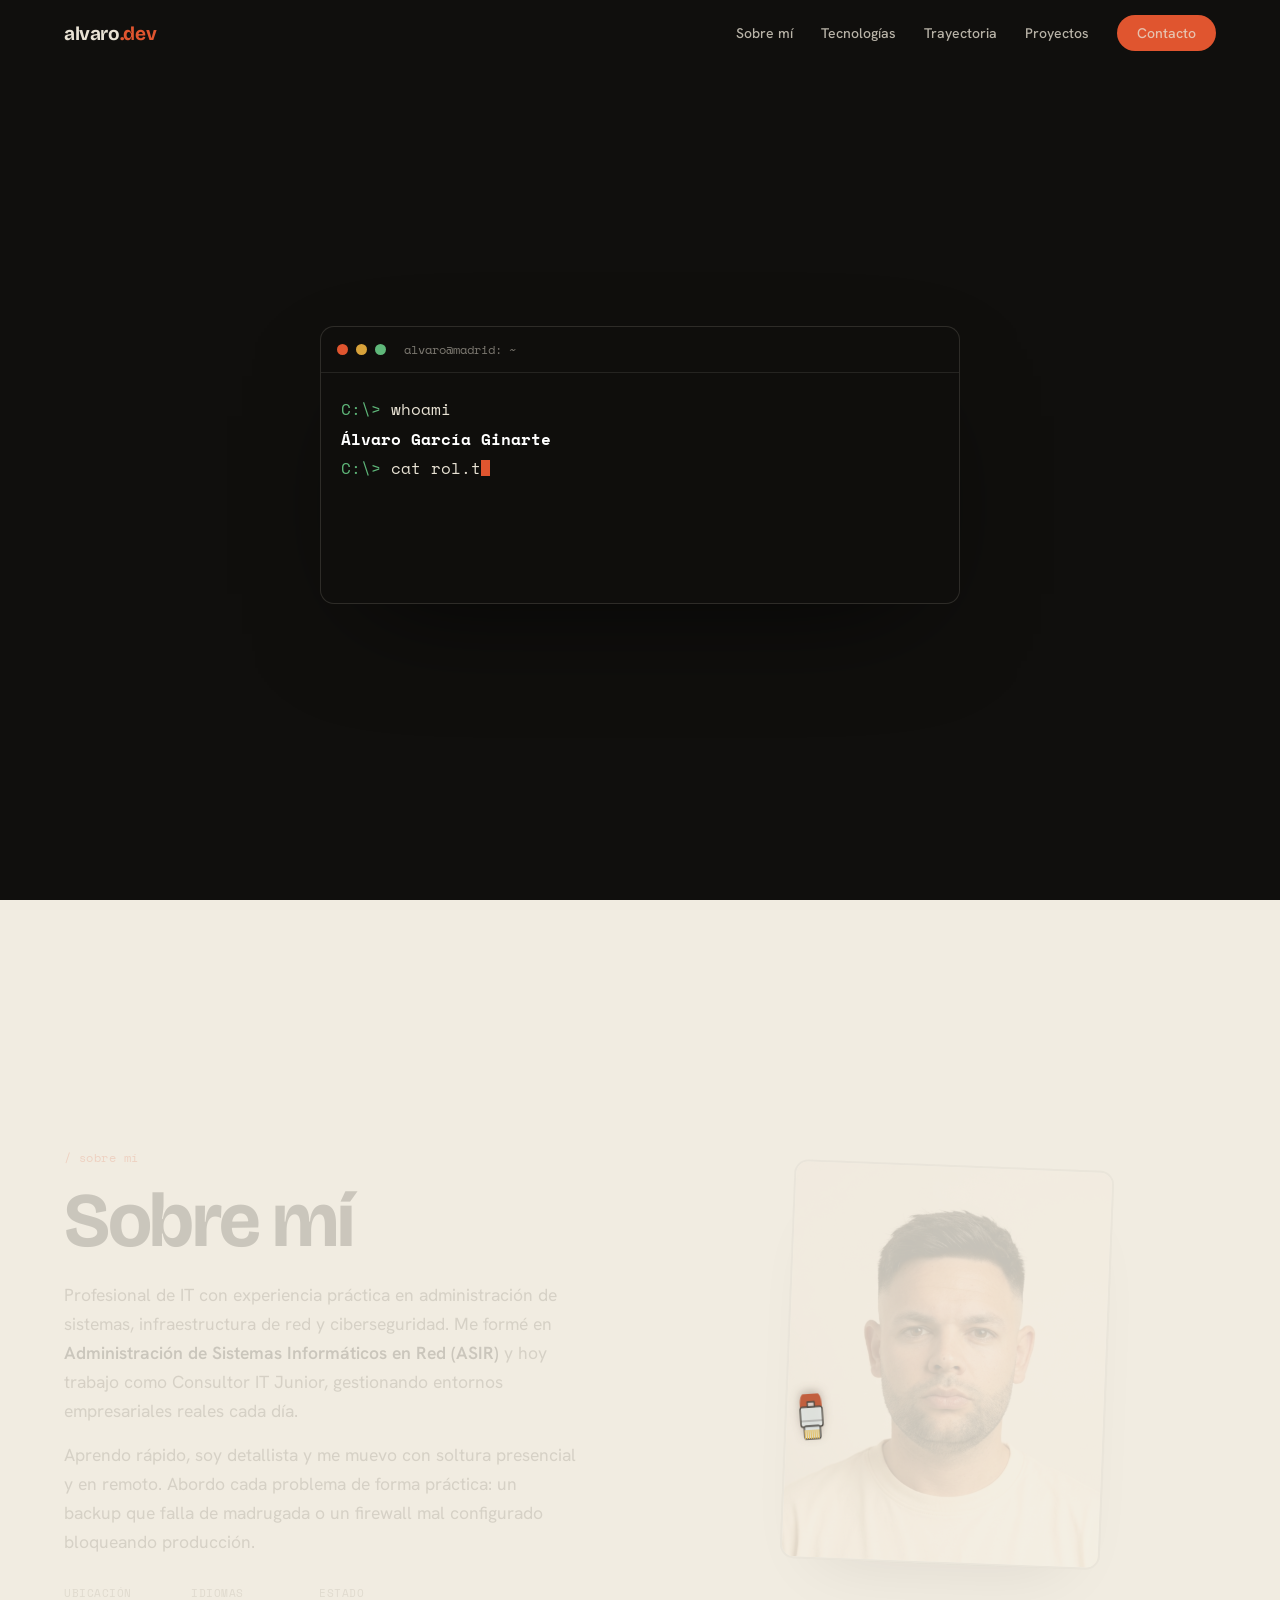
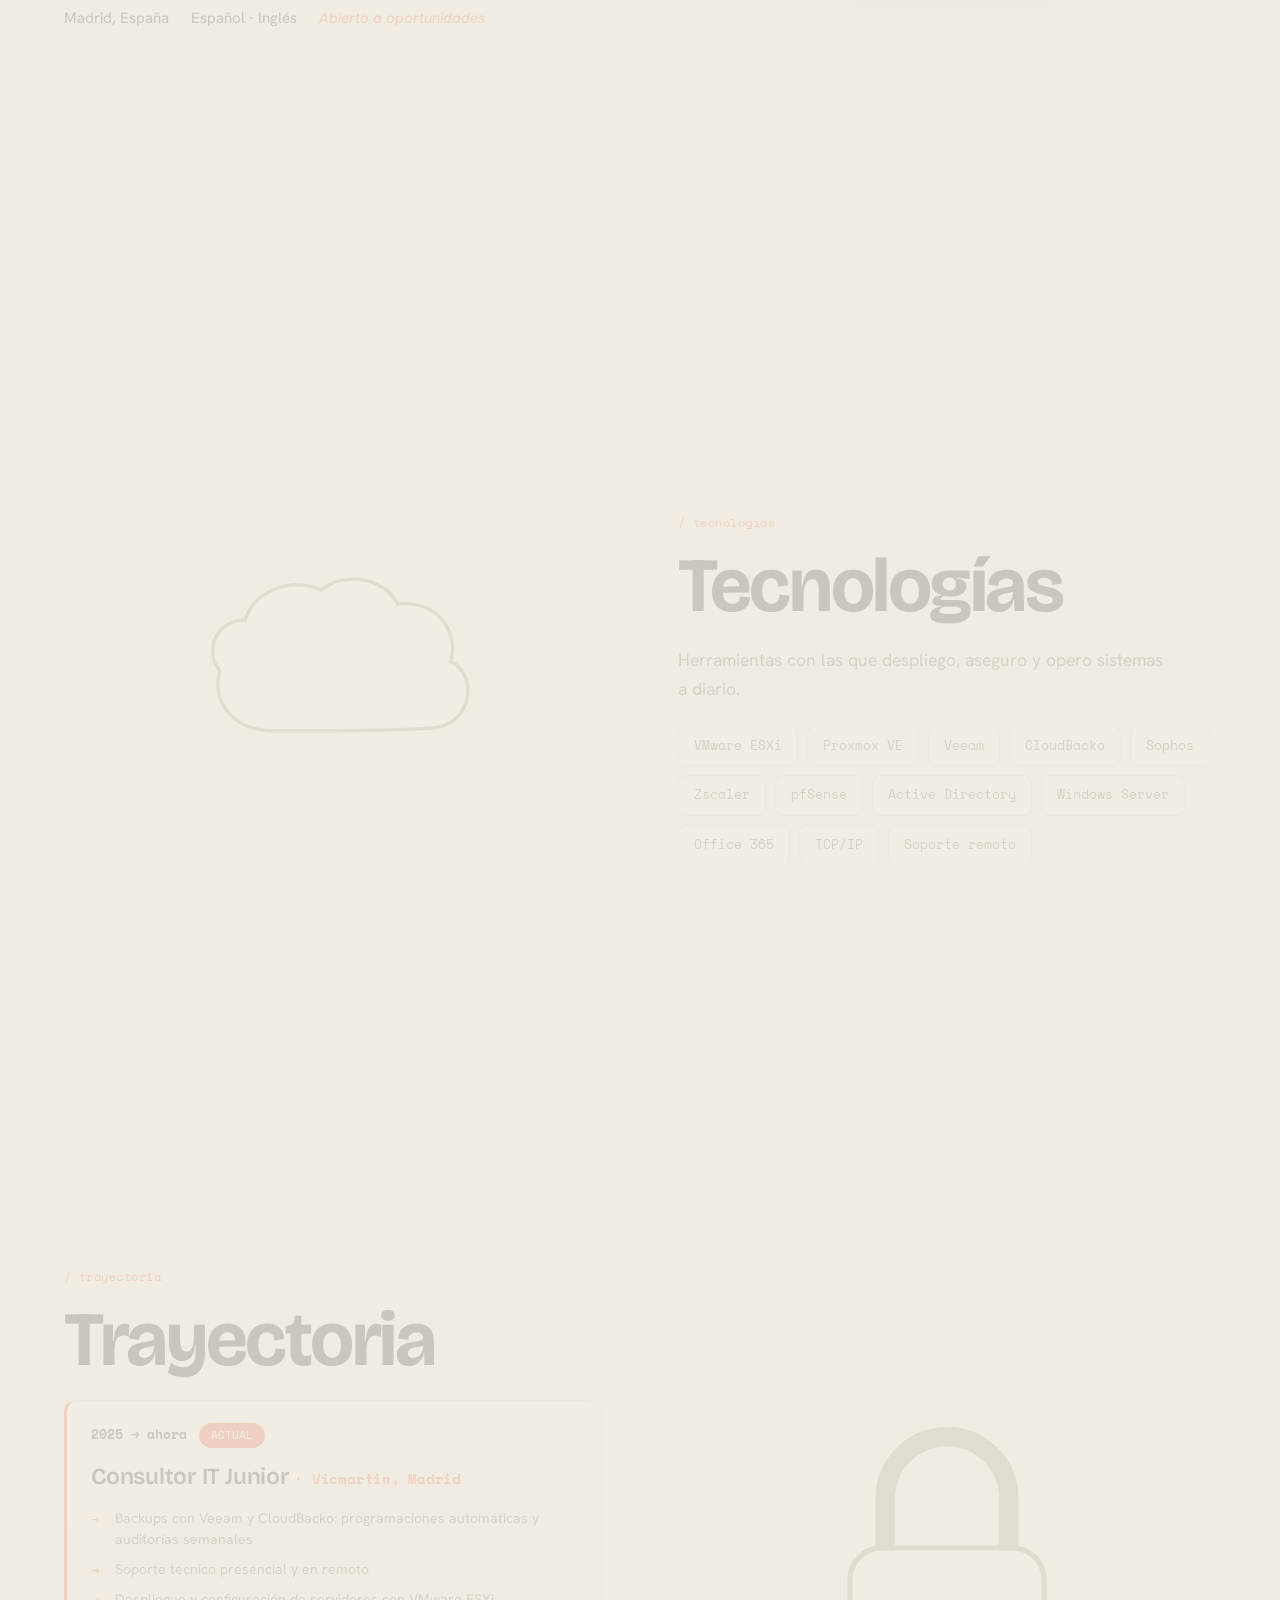
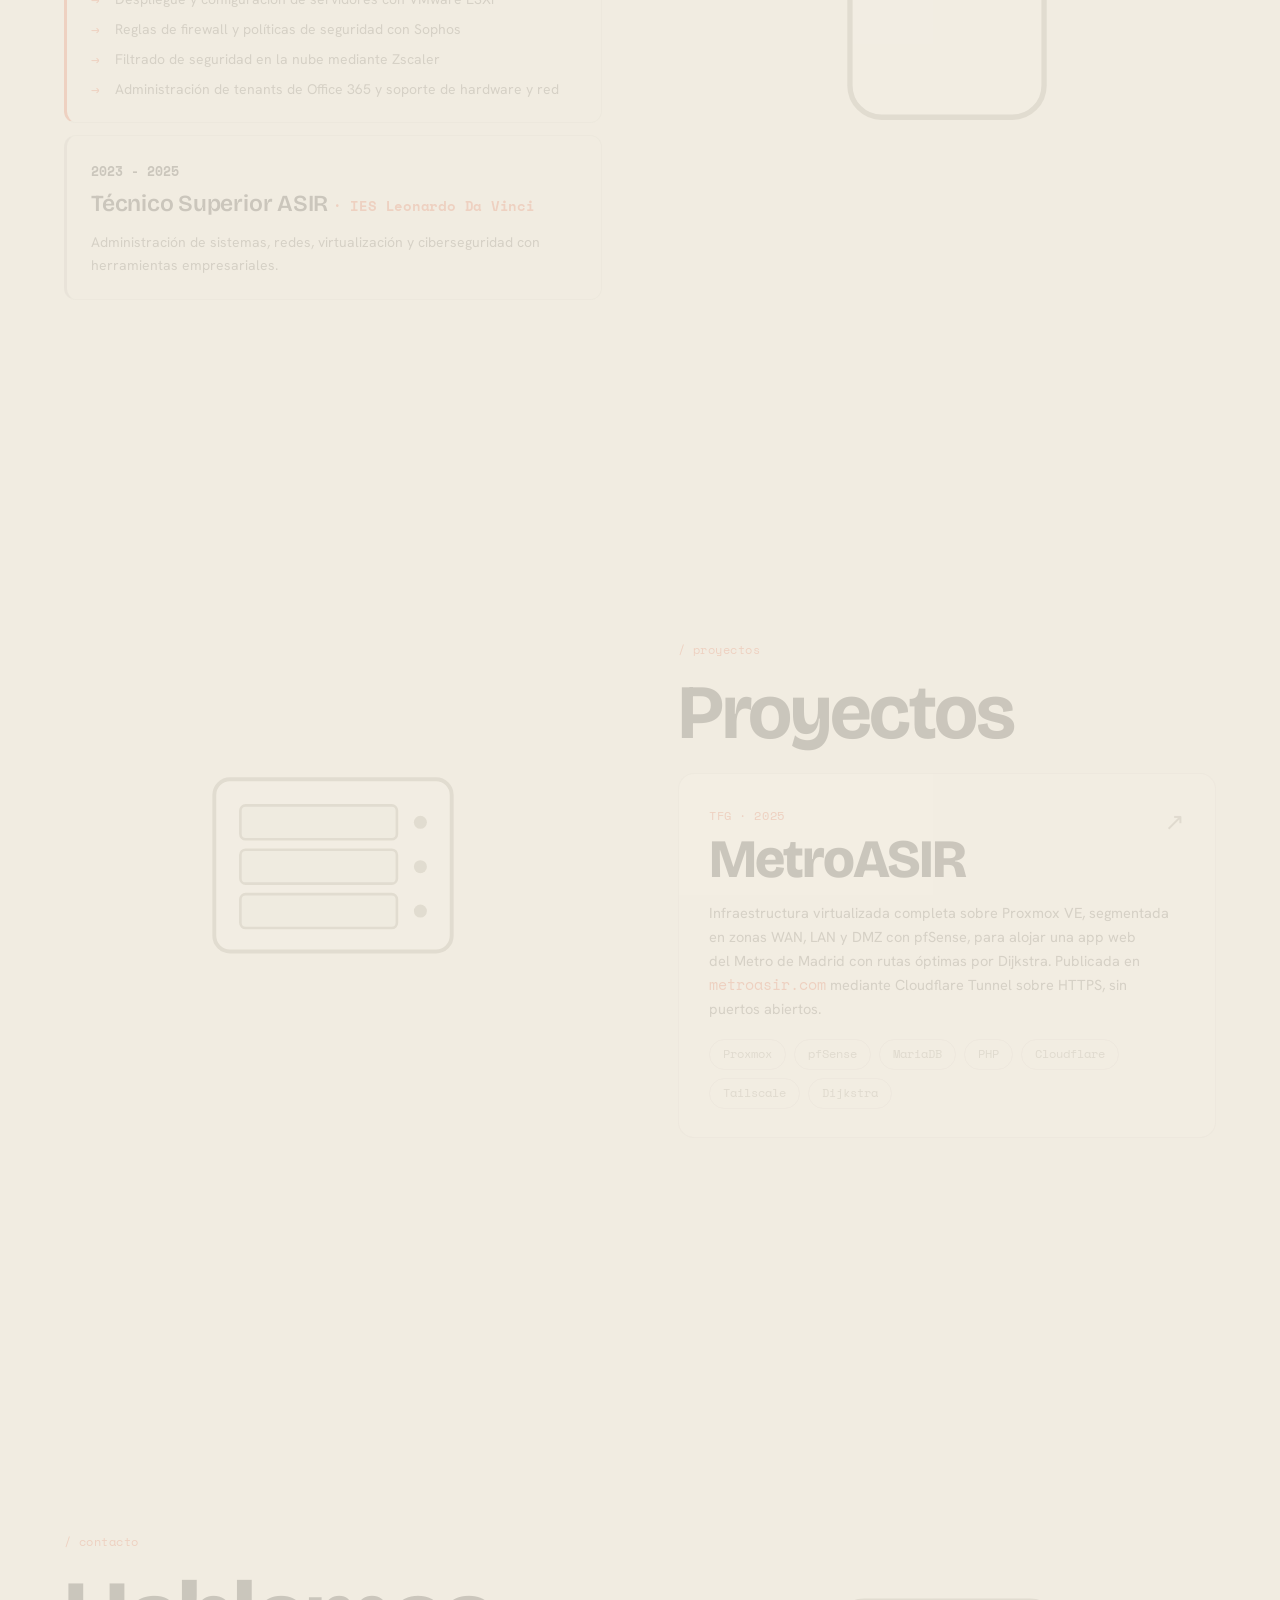
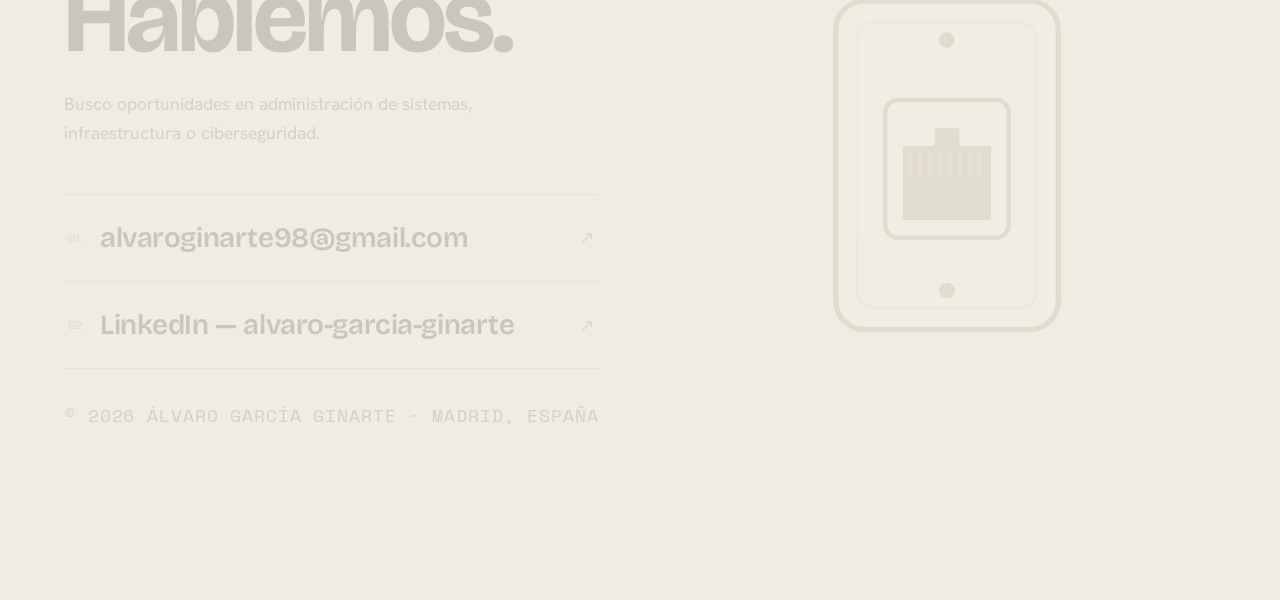
==== index.html @ 520dd2ba "Add files via upload" ====
<!DOCTYPE html>
<html lang="es">
<head>
<meta charset="UTF-8" />
<meta name="viewport" content="width=device-width, initial-scale=1.0" />
<title>Álvaro García Ginarte — Sistemas IT &amp; Ciberseguridad</title>
<link rel="preconnect" href="https://fonts.googleapis.com" />
<link rel="preconnect" href="https://fonts.gstatic.com" crossorigin />
<link href="https://fonts.googleapis.com/css2?family=Bricolage+Grotesque:opsz,wght@12..96,400;12..96,500;12..96,600;12..96,700;12..96,800&family=Hanken+Grotesk:wght@300;400;500;600&family=Space+Mono:wght@400;700&display=swap" rel="stylesheet" />
<link rel="stylesheet" href="style.css?v=14" />
</head>
<body class="dark">

<!-- CABLE RJ45: recorre toda la página y se enchufa en cada objeto -->
<svg id="wire" aria-hidden="true" xmlns="http://www.w3.org/2000/svg">
  <path id="wireBase"></path>
  <path id="wireCore"></path>
  <g id="plugStart" class="plug">
    <use href="#rj45"/>
  </g>
  <g id="plugHead" class="plug">
    <use href="#rj45"/>
  </g>

  <!-- conector RJ45 reutilizable (apunta hacia arriba; el JS lo rota) -->
  <defs>
    <g id="rj45">
      <!-- funda / protector del cable -->
      <path class="plug-boot" d="M -7 26 C -10 26 -11 19 -11 13 L 11 13 C 11 19 10 26 7 26 Z"/>
      <!-- carcasa principal -->
      <rect class="plug-shell" x="-11" y="-7" width="22" height="20" rx="2.5"/>
      <!-- pestaña de bloqueo (clip) -->
      <path class="plug-clip" d="M -3.5 13 L -3.5 18 L 3.5 18 L 3.5 13 Z"/>
      <!-- punta que entra en el jack -->
      <rect class="plug-tip" x="-8" y="-19" width="16" height="13" rx="1.8"/>
      <!-- 8 pines dorados -->
      <g class="plug-pins">
        <rect x="-6.8" y="-19" width="1.1" height="9"/>
        <rect x="-4.85" y="-19" width="1.1" height="9"/>
        <rect x="-2.9" y="-19" width="1.1" height="9"/>
        <rect x="-0.95" y="-19" width="1.1" height="9"/>
        <rect x="1.0" y="-19" width="1.1" height="9"/>
        <rect x="2.95" y="-19" width="1.1" height="9"/>
        <rect x="4.9" y="-19" width="1.1" height="9"/>
        <rect x="6.85" y="-19" width="1.1" height="9"/>
      </g>
      <!-- costura de la carcasa -->
      <line class="plug-seam" x1="-11" y1="-1" x2="11" y2="-1"/>
    </g>
  </defs>
</svg>

<!-- NAV -->
<nav id="nav">
  <div class="nav-inner">
    <a href="#hero" class="nav-logo">alvaro<span>.dev</span></a>
    <ul class="nav-links" id="navLinks">
      <li><a href="#about">Sobre mí</a></li>
      <li><a href="#skills">Tecnologías</a></li>
      <li><a href="#experience">Trayectoria</a></li>
      <li><a href="#projects">Proyectos</a></li>
      <li><a href="#contact" class="nav-cta">Contacto</a></li>
    </ul>
    <button class="hamburger" id="hamburger" aria-label="Menú" aria-expanded="false">
      <span></span><span></span>
    </button>
  </div>
</nav>

<main id="story">

  <!-- 00 · TERMINAL -->
  <section class="step step-hero" id="hero">
    <div class="terminal" id="terminal">
      <div class="term-bar"><i></i><i></i><i></i><span class="term-title">alvaro@madrid: ~</span></div>
      <pre class="term-body" id="termBody"></pre>
      <span class="port term-port" data-order="0"></span>
    </div>
  </section>

  <!-- 01 · SOBRE MÍ (la foto) -->
  <section class="step obj-right" id="about">
    <div class="inner">
      <div class="panel">
        <span class="step-kicker mono">/ sobre mí</span>
        <h2>Sobre mí</h2>
        <p>
          Profesional de IT con experiencia práctica en administración de sistemas, infraestructura de red
          y ciberseguridad. Me formé en <strong>Administración de Sistemas Informáticos en Red (ASIR)</strong>
          y hoy trabajo como Consultor IT Junior, gestionando entornos empresariales reales cada día.
        </p>
        <p>
          Aprendo rápido, soy detallista y me muevo con soltura presencial y en remoto. Abordo cada problema
          de forma práctica: un backup que falla de madrugada o un firewall mal configurado bloqueando producción.
        </p>
        <div class="meta-row">
          <span><b class="mono">Ubicación</b>Madrid, España</span>
          <span><b class="mono">Idiomas</b>Español · Inglés</span>
          <span><b class="mono">Estado</b><em class="accent">Abierto a oportunidades</em></span>
        </div>
      </div>
      <div class="obj">
        <div class="photo-card">
          <img src="foto.png" alt="Álvaro García Ginarte" />
          <span class="port photo-port" data-order="1"></span>
        </div>
      </div>
    </div>
  </section>

  <!-- 02 · TECNOLOGÍAS (la nube) -->
  <section class="step obj-left" id="skills">
    <div class="inner">
      <div class="obj">
        <svg class="ic ic-cloud" viewBox="0 0 260 170">
          <path class="ic-body" d="M78 142 C45 142 24 118 32 90 C18 74 28 46 54 46 C60 22 92 8 120 20 C138 4 174 8 186 32 C216 28 240 52 232 82 C254 92 252 130 224 138 C218 142 92 142 78 142 Z"/>
          <circle class="port" data-order="2" cx="131" cy="142" r="1"/>
        </svg>
      </div>
      <div class="panel">
        <span class="step-kicker mono">/ tecnologías</span>
        <h2>Tecnologías</h2>
        <p>Herramientas con las que despliego, aseguro y opero sistemas a diario.</p>
        <div class="chips">
          <span>VMware ESXi</span><span>Proxmox VE</span><span>Veeam</span><span>CloudBacko</span>
          <span>Sophos</span><span>Zscaler</span><span>pfSense</span><span>Active Directory</span>
          <span>Windows Server</span><span>Office 365</span><span>TCP/IP</span><span>Soporte remoto</span>
        </div>
      </div>
    </div>
  </section>

  <!-- 03 · TRAYECTORIA (el candado) -->
  <section class="step obj-right" id="experience">
    <div class="inner">
      <div class="panel">
        <span class="step-kicker mono">/ trayectoria</span>
        <h2>Trayectoria</h2>
        <div class="rack rack-current">
          <div class="rack-head"><span class="rack-date mono">2025 → ahora</span><span class="rack-badge">Actual</span></div>
          <h3>Consultor IT Junior <em>· Vicmartin, Madrid</em></h3>
          <ul>
            <li>Backups con Veeam y CloudBacko: programaciones automáticas y auditorías semanales</li>
            <li>Soporte técnico presencial y en remoto</li>
            <li>Despliegue y configuración de servidores con VMware ESXi</li>
            <li>Reglas de firewall y políticas de seguridad con Sophos</li>
            <li>Filtrado de seguridad en la nube mediante Zscaler</li>
            <li>Administración de tenants de Office 365 y soporte de hardware y red</li>
          </ul>
        </div>
        <div class="rack">
          <span class="rack-date mono">2023 - 2025</span>
          <h3>Técnico Superior ASIR <em>· IES Leonardo Da Vinci</em></h3>
          <p>Administración de sistemas, redes, virtualización y ciberseguridad con herramientas empresariales.</p>
        </div>
      </div>
      <div class="obj">
        <svg class="ic ic-lock" viewBox="0 0 170 200">
          <path class="ic-shackle" d="M50 92 V62 a35 35 0 0 1 70 0 V92"/>
          <rect class="ic-body" x="30" y="90" width="110" height="96" rx="18"/>
          <circle class="ic-hole" cx="85" cy="128" r="10"/>
          <rect class="ic-hole" x="80" y="128" width="10" height="28" rx="5"/>
          <circle class="port" data-order="3" cx="30" cy="138" r="1"/>
        </svg>
      </div>
    </div>
  </section>

  <!-- 04 · PROYECTOS (NAS / clúster) -->
  <section class="step obj-left" id="projects">
    <div class="inner">
      <div class="obj">
        <svg class="ic ic-nas" viewBox="0 0 230 180">
          <rect class="ic-body" x="24" y="24" width="182" height="132" rx="12"/>
          <rect class="ic-bay" x="44" y="44" width="120" height="26" rx="4"/>
          <rect class="ic-bay" x="44" y="78" width="120" height="26" rx="4"/>
          <rect class="ic-bay" x="44" y="112" width="120" height="26" rx="4"/>
          <circle class="ic-led" cx="182" cy="57" r="5"/>
          <circle class="ic-led" cx="182" cy="91" r="5"/>
          <circle class="ic-led" cx="182" cy="125" r="5"/>
          <circle class="port" data-order="4" cx="24" cy="90" r="1"/>
        </svg>
      </div>
      <div class="panel">
        <span class="step-kicker mono">/ proyectos</span>
        <h2>Proyectos</h2>
        <a href="https://github.com/enriquemontalvomejias/MetroASIR" target="_blank" rel="noopener" class="proj-card" data-tilt>
          <div class="proj-top">
            <div><span class="proj-num mono">TFG · 2025</span><h3>MetroASIR</h3></div>
            <span class="proj-arrow">↗</span>
          </div>
          <p>
            Infraestructura virtualizada completa sobre Proxmox VE, segmentada en zonas WAN, LAN y DMZ con pfSense,
            para alojar una app web del Metro de Madrid con rutas óptimas por Dijkstra. Publicada en
            <span class="accent mono">metroasir.com</span> mediante Cloudflare Tunnel sobre HTTPS, sin puertos abiertos.
          </p>
          <div class="proj-tags">
            <span>Proxmox</span><span>pfSense</span><span>MariaDB</span><span>PHP</span><span>Cloudflare</span><span>Tailscale</span><span>Dijkstra</span>
          </div>
        </a>
      </div>
    </div>
  </section>

  <!-- 05 · CONTACTO (toma RJ45 iluminada) -->
  <section class="step obj-right step-contact" id="contact">
    <div class="inner">
      <div class="panel">
        <span class="step-kicker mono">/ contacto</span>
        <h2 class="contact-title">Hablemos.</h2>
        <p class="contact-sub">Busco oportunidades en administración de sistemas, infraestructura o ciberseguridad.</p>
        <div class="contact-links">
          <a href="mailto:alvaroginarte98@gmail.com" class="contact-link">
            <span class="mono cl-num">01</span><span class="cl-text">alvaroginarte98@gmail.com</span><span class="cl-arrow">↗</span>
          </a>
          <a href="https://www.linkedin.com/in/alvaro-garcia-ginarte-43b567187/" target="_blank" rel="noopener" class="contact-link">
            <span class="mono cl-num">02</span><span class="cl-text">LinkedIn — alvaro-garcia-ginarte</span><span class="cl-arrow">↗</span>
          </a>
        </div>
        <p class="foot mono">© 2026 Álvaro García Ginarte · Madrid, España</p>
      </div>
      <div class="obj">
        <svg class="ic ic-socket" viewBox="0 0 170 210">
          <rect class="ic-plate" x="22" y="12" width="126" height="186" rx="16"/>
          <rect class="ic-plate-inner" x="34" y="24" width="102" height="162" rx="10"/>
          <circle class="ic-screw" cx="85" cy="34" r="4.5"/>
          <circle class="ic-screw" cx="85" cy="176" r="4.5"/>
          <!-- módulo keystone -->
          <rect class="ic-jackframe" x="50" y="68" width="70" height="78" rx="7"/>
          <!-- apertura RJ45 (muesca de la pestaña arriba) -->
          <path class="ic-jackhole" d="M60 94 H78 V84 H92 V94 H110 V136 H60 Z"/>
          <!-- 8 contactos dorados -->
          <g class="ic-pins">
            <rect x="63" y="97" width="2.4" height="15"/>
            <rect x="68.6" y="97" width="2.4" height="15"/>
            <rect x="74.2" y="97" width="2.4" height="15"/>
            <rect x="79.8" y="97" width="2.4" height="15"/>
            <rect x="85.4" y="97" width="2.4" height="15"/>
            <rect x="91" y="97" width="2.4" height="15"/>
            <rect x="96.6" y="97" width="2.4" height="15"/>
            <rect x="102.2" y="97" width="2.4" height="15"/>
          </g>
          <circle class="port" data-order="5" cx="85" cy="76" r="1"/>
        </svg>
      </div>
    </div>
  </section>

</main>

<script src="script.js?v=17"></script>
</body>
</html>
---- style.css ----
/* ============================================================
   Álvaro García Ginarte — portafolio
   Un cable RJ45 que sale de la terminal y serpentea por toda la
   página: se enchufa en la foto, la nube, el candado, el NAS y
   termina en una toma RJ45 que se ilumina. Sin menú lateral.
   ============================================================ */

:root{
  --paper:  #f1ece1;
  --paper-2:#faf6ec;
  --ink:    #1c1a15;
  --ink-soft:#5b554a;
  --ink-faint:#938b7b;
  --line:   rgba(28,26,21,0.12);
  --line-2: rgba(28,26,21,0.22);
  --accent: #e0552f;
  --accent-d:#b8431f;
  --accent-l:#ff8350;
  --term-bg:#100f0d;
  --term-ink:#e8e2d4;
  --term-green:#5fb87a;
  --disp: 'Bricolage Grotesque', system-ui, sans-serif;
  --sans: 'Hanken Grotesk', system-ui, sans-serif;
  --mono: 'Space Mono', ui-monospace, monospace;
  --pad: clamp(22px, 5vw, 72px);
}

*{ margin:0; padding:0; box-sizing:border-box; }
html{ scroll-behavior:smooth; }
body{
  background:var(--paper); color:var(--ink);
  font-family:var(--sans); line-height:1.65;
  -webkit-font-smoothing:antialiased; overflow-x:hidden;
}
::selection{ background:var(--accent); color:#fff; }
a{ color:inherit; text-decoration:none; }
.accent{ color:var(--accent); }
.mono{ font-family:var(--mono); }
strong,b{ font-weight:600; }

/* ============================================================
   CABLE RJ45 (svg que cubre toda la página)
   ============================================================ */
#wire{
  position:absolute; top:0; left:0; z-index:5;
  pointer-events:none; overflow:visible;
}
#wireBase{
  fill:none; stroke:var(--accent-d); stroke-width:14;
  stroke-linecap:round; stroke-linejoin:round;
  filter:drop-shadow(0 6px 10px rgba(40,20,10,0.28));
}
#wireCore{
  fill:none; stroke:var(--accent); stroke-width:9;
  stroke-linecap:round; stroke-linejoin:round;
}
/* brillo superior del tubo */
#wireCore{ filter:drop-shadow(0 -2px 0 rgba(255,160,120,0.5)); }

.plug{ opacity:0; transition:opacity .3s ease; filter:drop-shadow(0 3px 5px rgba(40,20,10,0.3)); }
.plug.show{ opacity:1; }
.plug-boot{ fill:var(--accent-d); }
.plug-shell, .plug-tip{ fill:rgba(224,234,236,0.78); stroke:#2c2a26; stroke-width:1.3; stroke-linejoin:round; }
.plug-clip{ fill:rgba(224,234,236,0.78); stroke:#2c2a26; stroke-width:1.3; stroke-linejoin:round; }
.plug-pins rect{ fill:#e3b53e; }
.plug-seam{ stroke:#2c2a26; stroke-width:1; opacity:0.5; }

.port{ opacity:0; }

/* ============================================================
   NAV
   ============================================================ */
#nav{
  position:fixed; top:0; left:0; right:0; z-index:50;
  transition:background .4s ease, border-color .4s ease;
  border-bottom:1px solid transparent;
}
#nav.scrolled{
  background:rgba(241,236,225,0.82);
  backdrop-filter:blur(16px) saturate(140%);
  -webkit-backdrop-filter:blur(16px) saturate(140%);
  border-bottom:1px solid var(--line);
}
.nav-inner{ max-width:1320px; margin:0 auto; padding:18px var(--pad); display:flex; align-items:center; justify-content:space-between; }
.nav-logo{ font-family:var(--disp); font-weight:700; font-size:19px; letter-spacing:-0.02em; }
.nav-logo span{ color:var(--accent); }
.nav-links{ list-style:none; display:flex; align-items:center; gap:28px; }
.nav-links a{ font-size:14px; font-weight:500; position:relative; transition:color .25s ease; white-space:nowrap; }
.nav-links a::after{ content:""; position:absolute; left:0; bottom:-4px; height:1.5px; width:0; background:var(--accent); transition:width .3s ease; }
.nav-links a:hover::after, .nav-links a.active::after{ width:100%; }
.nav-links .nav-cta{ color:#fff; background:var(--accent); padding:9px 20px; border-radius:999px; }
.nav-links .nav-cta::after{ display:none; }
.nav-links .nav-cta:hover{ filter:brightness(1.06); }
body.dark #nav:not(.scrolled) .nav-logo{ color:var(--term-ink); }
body.dark #nav:not(.scrolled) .nav-links a{ color:rgba(232,226,212,0.78); }
body.dark #nav:not(.scrolled) .nav-links a:hover{ color:#fff; }
body:not(.dark) #nav:not(.scrolled) .nav-links a{ color:var(--ink-soft); }

.hamburger{ display:none; background:none; border:none; cursor:pointer; width:34px; height:34px; flex-direction:column; gap:6px; align-items:center; justify-content:center; }
.hamburger span{ display:block; width:22px; height:1.5px; background:currentColor; transition:transform .3s ease; }
body.dark #nav:not(.scrolled) .hamburger{ color:var(--term-ink); }
.hamburger.open span:nth-child(1){ transform:translateY(3.75px) rotate(45deg); }
.hamburger.open span:nth-child(2){ transform:translateY(-3.75px) rotate(-45deg); }

/* ============================================================
   STORY / STEPS
   ============================================================ */
#story{ position:relative; z-index:10; }
.step{ min-height:100svh; display:flex; align-items:center; padding:120px var(--pad) 90px; position:relative; }
.step-hero{ background:var(--term-bg); justify-content:center; min-height:100svh; }
.inner{
  width:100%; max-width:1240px; margin:0 auto;
  display:grid; grid-template-columns:1fr 1fr; gap:clamp(30px,6vw,80px); align-items:center;
}

.panel{ display:flex; flex-direction:column; max-width:540px; will-change:transform,opacity; }
.obj-left .panel{ margin-left:auto; }          /* texto a la derecha */
.obj-right .panel{ margin-right:auto; }         /* texto a la izquierda */
.obj{ display:flex; align-items:center; justify-content:center; position:relative; will-change:transform,opacity; }

.step-kicker{ display:inline-block; font-size:12px; letter-spacing:0.04em; color:var(--accent); margin-bottom:16px; }
.step h2{ font-family:var(--disp); font-weight:700; line-height:0.98; letter-spacing:-0.03em; font-size:clamp(38px,6vw,80px); margin-bottom:22px; }
.step p{ font-size:clamp(15px,1.4vw,17.5px); color:var(--ink-soft); margin-bottom:16px; text-wrap:pretty; }
.step strong{ color:var(--ink); }
.meta-row{ display:flex; flex-wrap:wrap; gap:22px; margin-top:12px; }
.meta-row span{ display:flex; flex-direction:column; gap:4px; font-size:15px; color:var(--ink); }
.meta-row b{ font-size:10.5px; letter-spacing:0.05em; text-transform:uppercase; color:var(--ink-faint); font-weight:400; }

/* ============================================================
   TERMINAL
   ============================================================ */
.terminal{
  width:min(640px,92vw); position:relative;
  background:rgba(16,15,13,0.9); border:1px solid rgba(232,226,212,0.14);
  border-radius:14px; overflow:visible;
  box-shadow:0 40px 120px -50px rgba(0,0,0,0.8);
}
.term-bar{ display:flex; align-items:center; gap:8px; padding:13px 16px; border-bottom:1px solid rgba(232,226,212,0.1); }
.term-bar i{ width:11px; height:11px; border-radius:50%; background:#3a3631; }
.term-bar i:nth-child(1){ background:#e0552f; } .term-bar i:nth-child(2){ background:#d8a23a; } .term-bar i:nth-child(3){ background:#5fb87a; }
.term-title{ margin-left:10px; font-family:var(--mono); font-size:12px; color:rgba(232,226,212,0.5); }
.term-body{ font-family:var(--mono); font-size:clamp(13px,1.5vw,15.5px); line-height:1.9; color:var(--term-ink); padding:22px 20px; min-height:230px; white-space:pre-wrap; word-break:break-word; }
.term-body .prompt{ color:var(--term-green); } .term-body .out{ color:#fff; font-weight:600; } .term-body .dim{ color:rgba(232,226,212,0.6); }
.caret{ display:inline-block; width:9px; height:1.05em; background:var(--accent); vertical-align:-2px; animation:blink 1.1s steps(1) infinite; }
@keyframes blink{ 50%{ opacity:0; } }
.term-port{ position:absolute; left:50%; bottom:-4px; width:2px; height:2px; }

/* ============================================================
   OBJETOS (iconos) + FOTO
   ============================================================ */
.ic{ width:clamp(180px,24vw,300px); height:auto; overflow:visible; transition:filter .5s ease; opacity:.92; }
/* por defecto: todo en GRIS; naranja solo cuando el conector toca */
.ic-body, .ic-plate{ fill:var(--paper-2); stroke:var(--ink-faint); stroke-width:3; transition:stroke .5s ease, fill .5s ease; }
.ic-shackle{ fill:none; stroke:var(--ink-faint); stroke-width:11; stroke-linecap:round; transition:stroke .5s ease; }
.ic-jack, .ic-bay{ fill:rgba(28,26,21,0.08); stroke:var(--ink-faint); stroke-width:2; transition:stroke .5s ease; }
.ic-jackhole{ fill:var(--ink-faint); transition:fill .5s ease; }
.ic-hole{ fill:var(--paper-2); }
.ic-led{ fill:var(--ink-faint); transition:fill .4s ease; }
.ic-screw{ fill:var(--ink-faint); }

/* roseta RJ45 */
.ic-plate-inner{ fill:none; stroke:var(--line); stroke-width:1.5; }
.ic-jackframe{ fill:var(--paper-2); stroke:var(--ink-faint); stroke-width:2.5; transition:stroke .5s ease; }
.ic-pins rect{ fill:#b5a98f; transition:fill .4s ease; }

/* conectado: gris -> naranja */
.step.connected .ic-bay{ stroke:var(--accent); }
.step.connected .ic-jackframe{ stroke:var(--accent); }
.step.connected .ic-pins rect{ fill:#e3b53e; }
.step-contact.connected .ic-jackhole{ fill:var(--accent); }
.step-contact.connected .ic-pins rect{ fill:#ffcf6a; }

/* estado conectado: el cable ya llegó -> se ilumina en coral */
.step.connected .ic{ filter:drop-shadow(0 0 16px rgba(224,85,47,0.35)); }
.step.connected .ic-body, .step.connected .ic-plate{ stroke:var(--accent); }
.step.connected .ic-shackle{ stroke:var(--accent); }
.step.connected .ic-led{ fill:var(--accent); }
.step.connected .ic-jack-slot, .step.connected .ic-jackhole{ fill:var(--accent); }
/* toma final encendida */
.step-contact.connected .ic-jackhole{ fill:var(--accent-l); }
.step-contact.connected .ic{ filter:drop-shadow(0 0 26px rgba(224,85,47,0.85)); }

.photo-card{
  position:relative; width:clamp(220px,26vw,320px);
  border-radius:14px; overflow:hidden; background:var(--paper-2);
  border:2px solid var(--line-2); transform:rotate(2.2deg);
  box-shadow:0 36px 70px -38px rgba(28,26,21,0.5);
  transition:transform .5s cubic-bezier(.2,.8,.2,1), border-color .5s ease, box-shadow .5s ease;
}
.step.connected .photo-card{
  border-color:var(--accent);
  box-shadow:0 0 18px rgba(224,85,47,0.4), 0 36px 70px -38px rgba(28,26,21,0.5);
}
.obj:hover .photo-card{ transform:rotate(0deg); }
.photo-card img{ display:block; width:100%; aspect-ratio:4/5; object-fit:cover; }
.stamp{ position:absolute; right:12px; top:12px; font-family:var(--mono); font-weight:700; font-size:10.5px; letter-spacing:0.07em; color:#fff; background:var(--accent); padding:6px 12px; border-radius:999px; transform:rotate(4deg); }
.photo-port{ position:absolute; left:10%; bottom:7%; width:2px; height:2px; }

/* ============================================================
   CHIPS / RACK / PROYECTO / CONTACTO  (sin cambios de fondo)
   ============================================================ */
.chips{ display:flex; flex-wrap:wrap; gap:9px; margin-top:6px; }
.chips span{ font-family:var(--mono); font-size:12.5px; color:var(--ink-soft); border:1px solid var(--line); border-radius:8px; padding:9px 15px; background:rgba(250,246,236,0.6); transition:border-color .2s,color .2s,transform .2s; }
.chips span:hover{ border-color:var(--accent); color:var(--accent); transform:translateY(-2px); }

.rack{ border:1px solid var(--line); border-left:3px solid var(--line-2); border-radius:12px; padding:22px 24px; margin-bottom:12px; background:rgba(250,246,236,0.7); transition:transform .3s; }
.rack:hover{ transform:translateX(4px); }
.rack-current{ border-left-color:var(--accent); }
.rack-head{ display:flex; align-items:center; gap:12px; margin-bottom:10px; }
.rack-date{ font-size:12.5px; font-weight:700; }
.rack-badge{ font-family:var(--mono); font-size:10.5px; text-transform:uppercase; color:#fff; background:var(--accent); border-radius:999px; padding:4px 12px; }
.rack h3{ font-family:var(--disp); font-weight:600; font-size:clamp(18px,2vw,23px); letter-spacing:-0.01em; }
.rack h3 em{ font-style:normal; color:var(--accent); font-family:var(--mono); font-size:0.6em; }
.rack ul{ list-style:none; margin-top:12px; display:flex; flex-direction:column; gap:9px; }
.rack li{ position:relative; padding-left:24px; color:var(--ink-soft); font-size:14px; line-height:1.5; }
.rack li::before{ content:"→"; position:absolute; left:0; color:var(--accent); font-family:var(--mono); }
.rack > p{ margin-top:8px; margin-bottom:0; font-size:14px; }

.proj-card{ display:block; border:1px solid var(--line); border-radius:16px; padding:28px 30px; background:rgba(250,246,236,0.8); transition:border-color .35s, transform .35s, box-shadow .35s; }
.proj-card:hover{ border-color:var(--accent); box-shadow:0 40px 80px -44px rgba(28,26,21,0.4); }
.proj-top{ display:flex; justify-content:space-between; align-items:flex-start; gap:16px; }
.proj-num{ color:var(--accent); font-size:11.5px; letter-spacing:0.05em; }
.proj-top h3{ font-family:var(--disp); font-weight:800; font-size:clamp(32px,4.5vw,54px); letter-spacing:-0.035em; line-height:0.9; margin-top:8px; }
.proj-arrow{ font-size:24px; color:var(--ink-faint); transition:transform .35s,color .35s; }
.proj-card:hover .proj-arrow{ transform:translate(5px,-5px); color:var(--accent); }
.proj-card p{ margin-top:16px; font-size:14.5px; line-height:1.65; }
.proj-tags{ display:flex; flex-wrap:wrap; gap:8px; margin-top:18px; }
.proj-tags span{ font-family:var(--mono); font-size:11.5px; color:var(--ink-faint); border:1px solid var(--line); border-radius:999px; padding:5px 13px; }

.contact-title{ font-size:clamp(48px,8vw,110px) !important; }
.contact-sub{ max-width:42ch; }
.contact-links{ margin-top:30px; border-top:1px solid var(--line-2); }
.contact-link{ display:flex; align-items:center; gap:18px; padding:20px 4px; border-bottom:1px solid var(--line-2); transition:padding-left .3s; }
.contact-link:hover{ padding-left:14px; }
.cl-num{ font-size:12px; color:var(--ink-faint); }
.cl-text{ font-family:var(--disp); font-size:clamp(17px,2.2vw,28px); font-weight:600; flex:1; letter-spacing:-0.015em; transition:color .3s; }
.contact-link:hover .cl-text{ color:var(--accent); }
.cl-arrow{ font-size:19px; color:var(--ink-faint); transition:transform .3s,color .3s; }
.contact-link:hover .cl-arrow{ transform:translate(4px,-4px); color:var(--accent); }
.foot{ margin-top:32px; font-size:11px; letter-spacing:0.05em; text-transform:uppercase; color:var(--ink-faint); }

/* ============================================================
   RESPONSIVE
   ============================================================ */
@media (max-width:860px){
  .inner{ grid-template-columns:1fr; gap:36px; }
  .obj{ order:2; }                 /* objeto siempre debajo del texto */
  .obj-left .panel, .obj-right .panel{ margin:0; }
  #wire{ display:none; }           /* en móvil el cable se oculta */
  .nav-links{ position:fixed; inset:0 0 auto 0; padding:88px var(--pad) 34px; flex-direction:column; align-items:flex-start; gap:4px; background:rgba(241,236,225,0.98); backdrop-filter:blur(16px); transform:translateY(-100%); transition:transform .4s cubic-bezier(.2,.8,.2,1); border-bottom:1px solid var(--line); }
  .nav-links.open{ transform:translateY(0); }
  .nav-links li{ width:100%; }
  .nav-links a{ font-size:20px; display:block; padding:9px 0; color:var(--ink-soft) !important; }
  .hamburger{ display:flex; }
}

@media (prefers-reduced-motion:reduce){
  *{ scroll-behavior:auto !important; }
  .caret{ animation:none; }
}
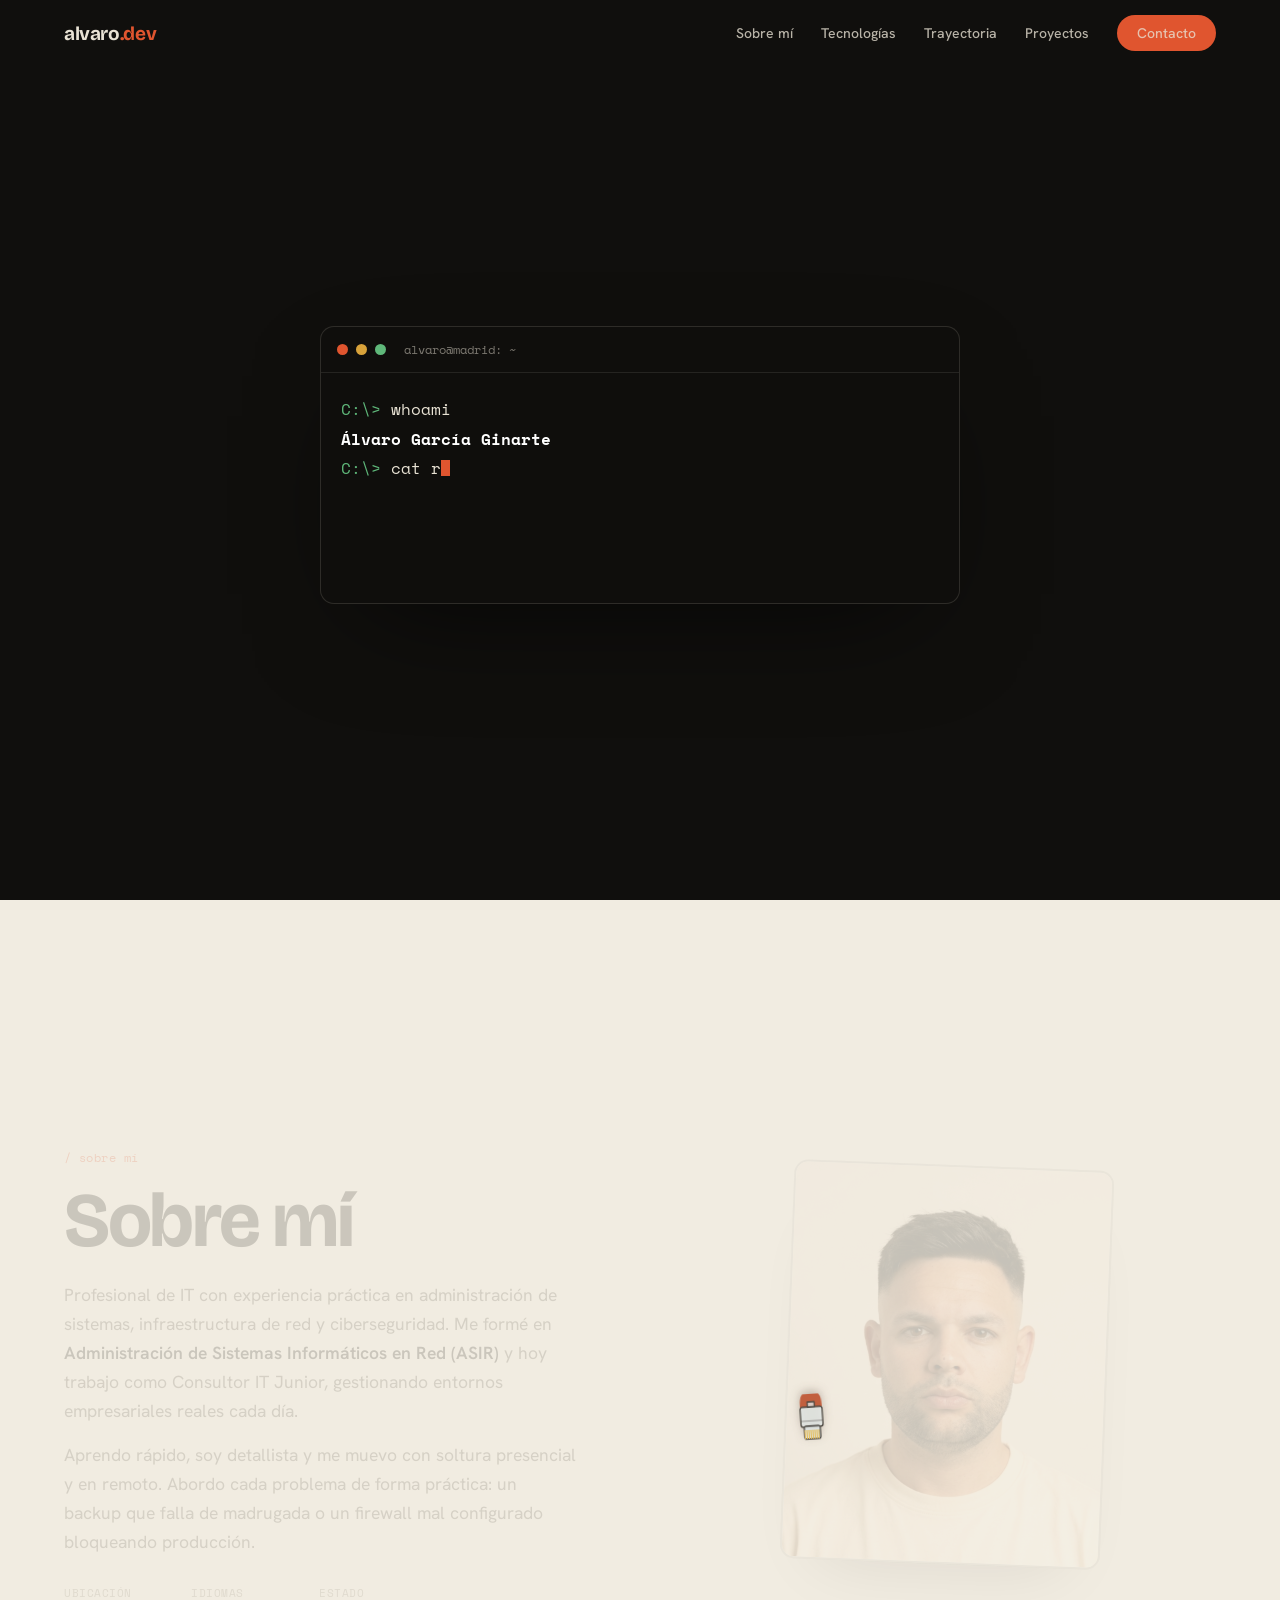
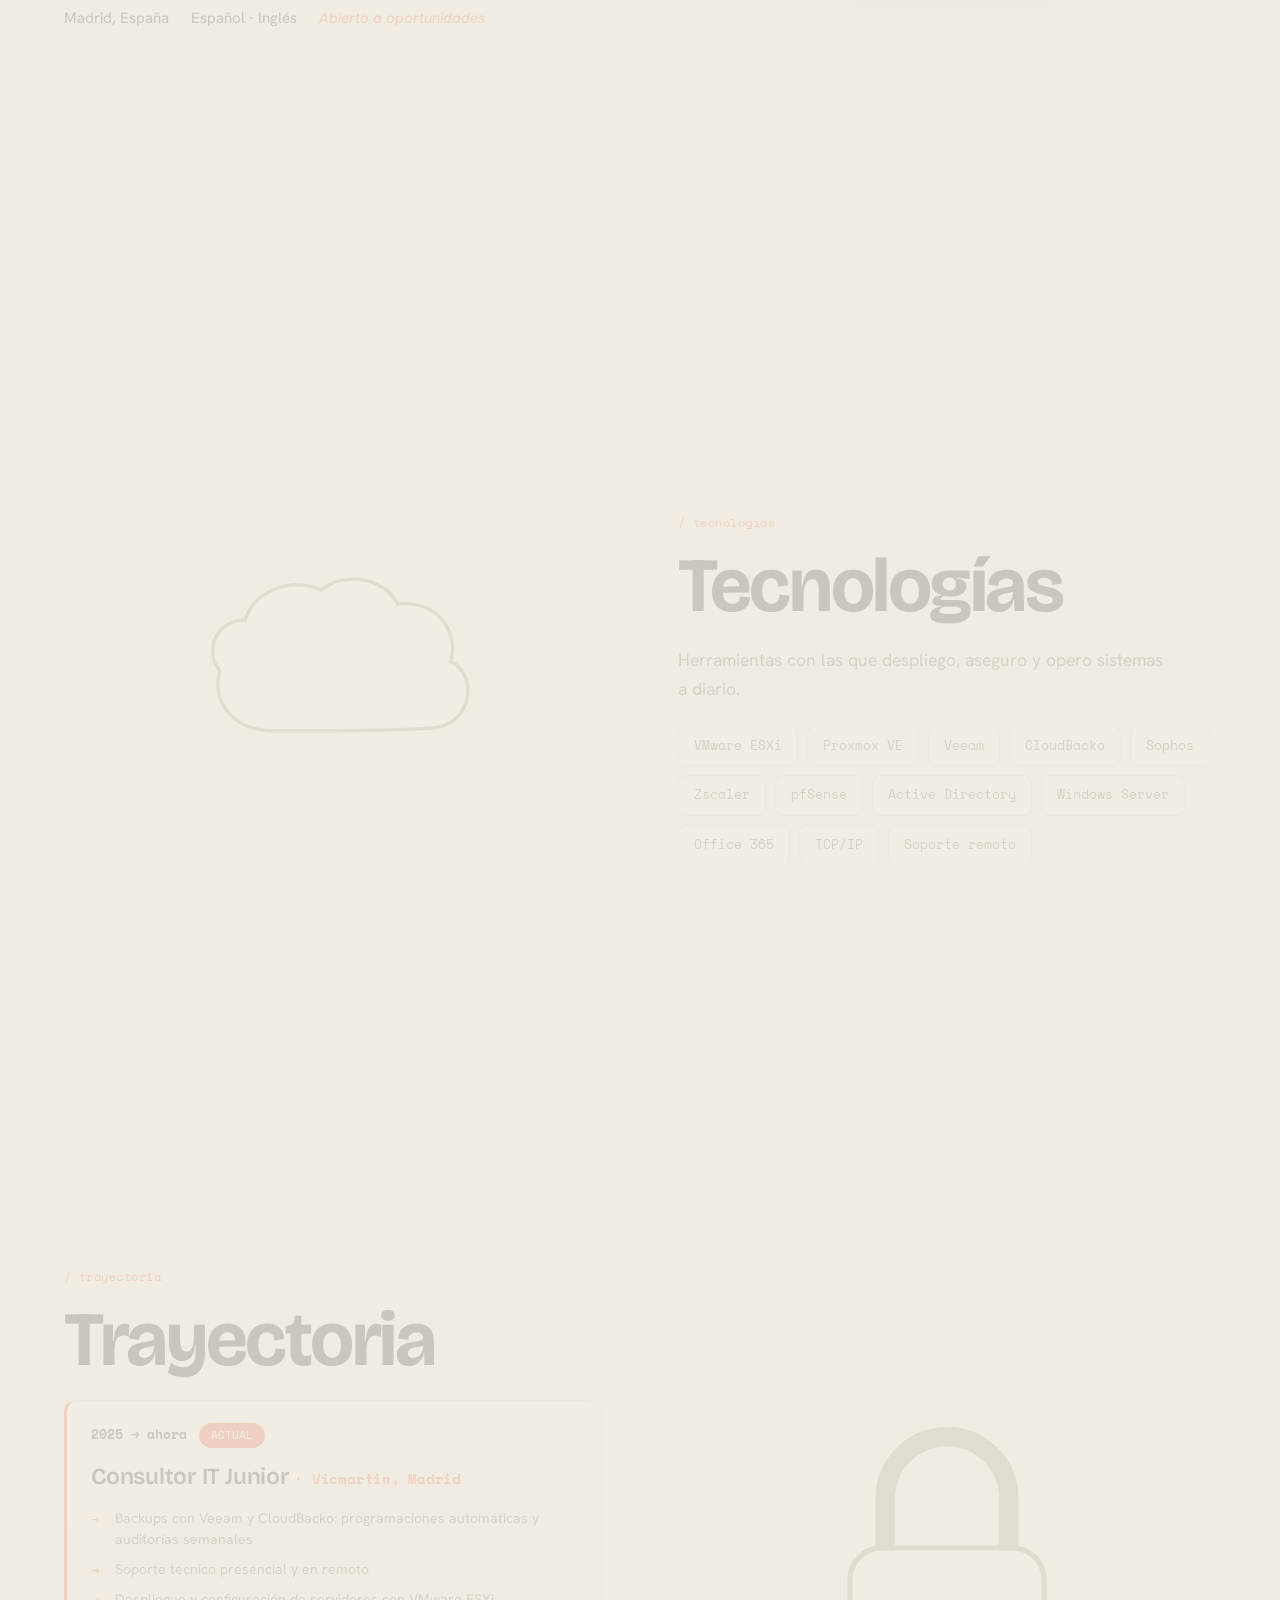
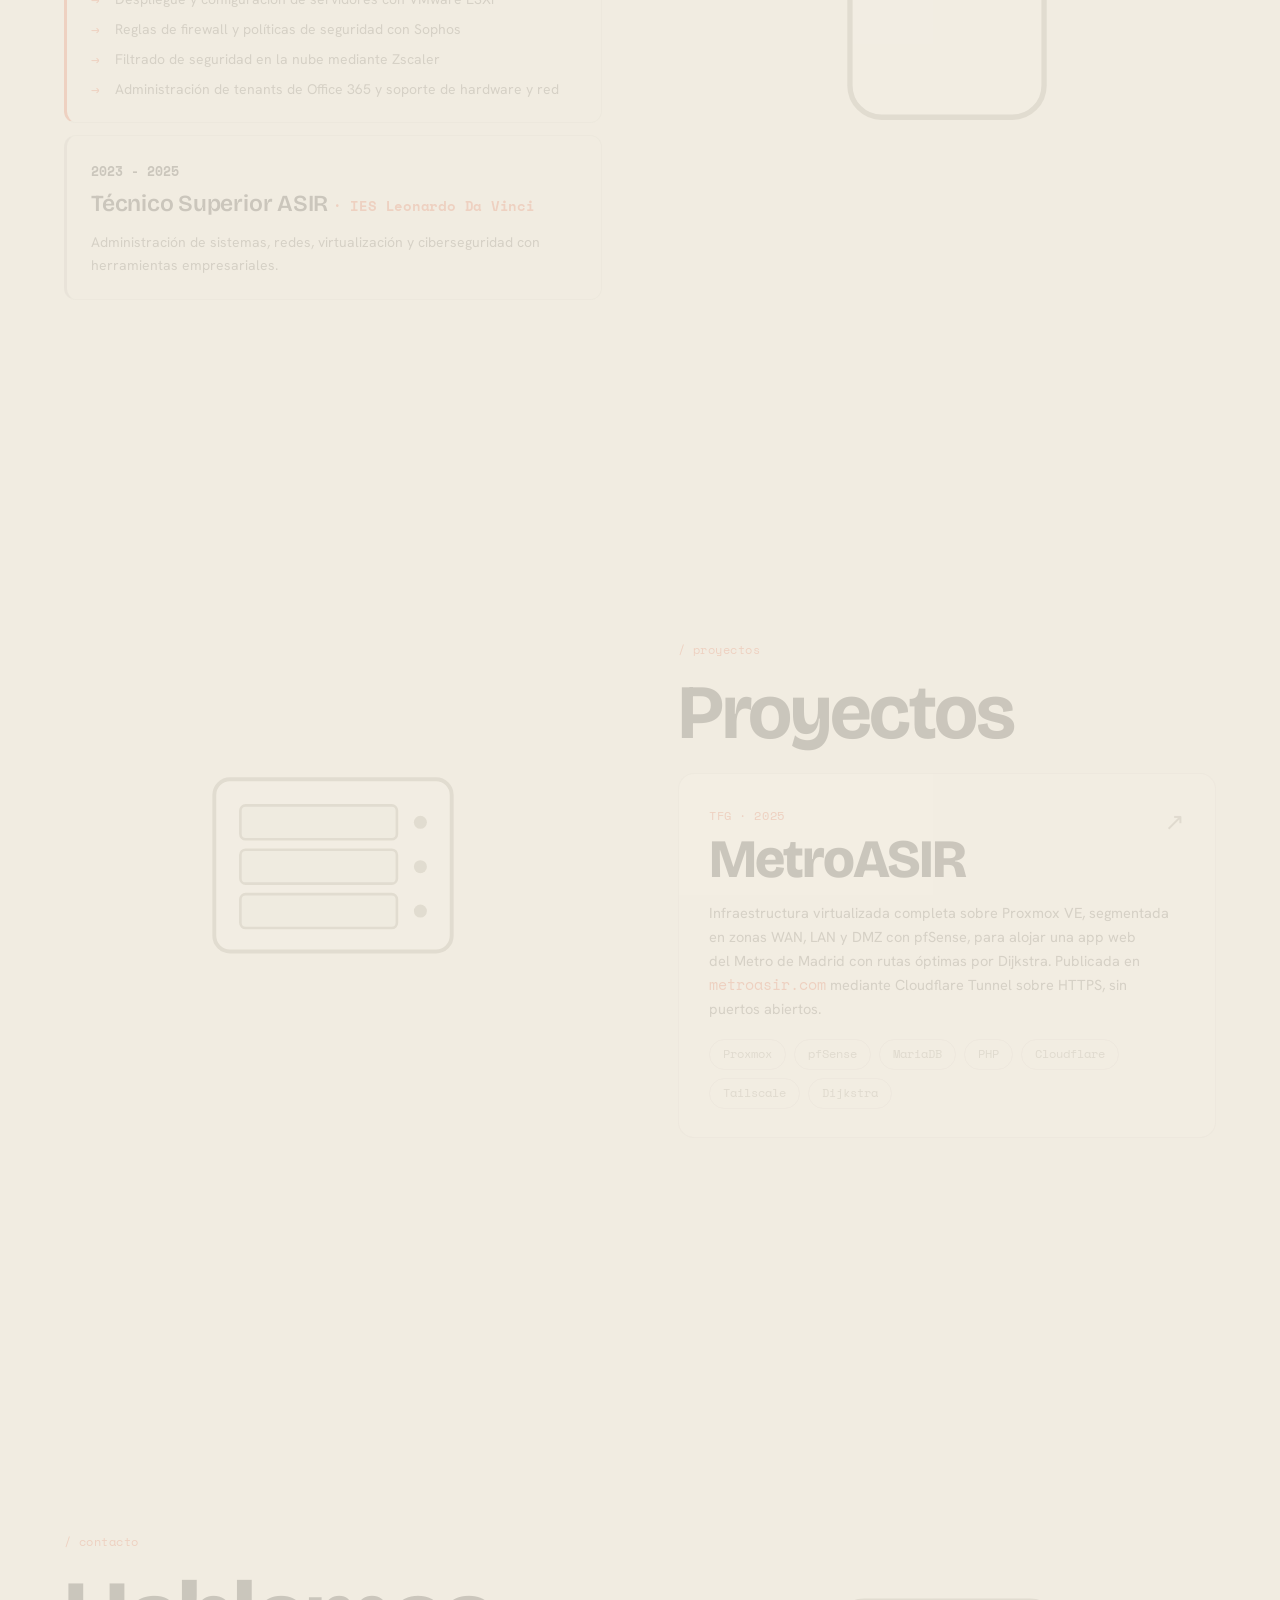
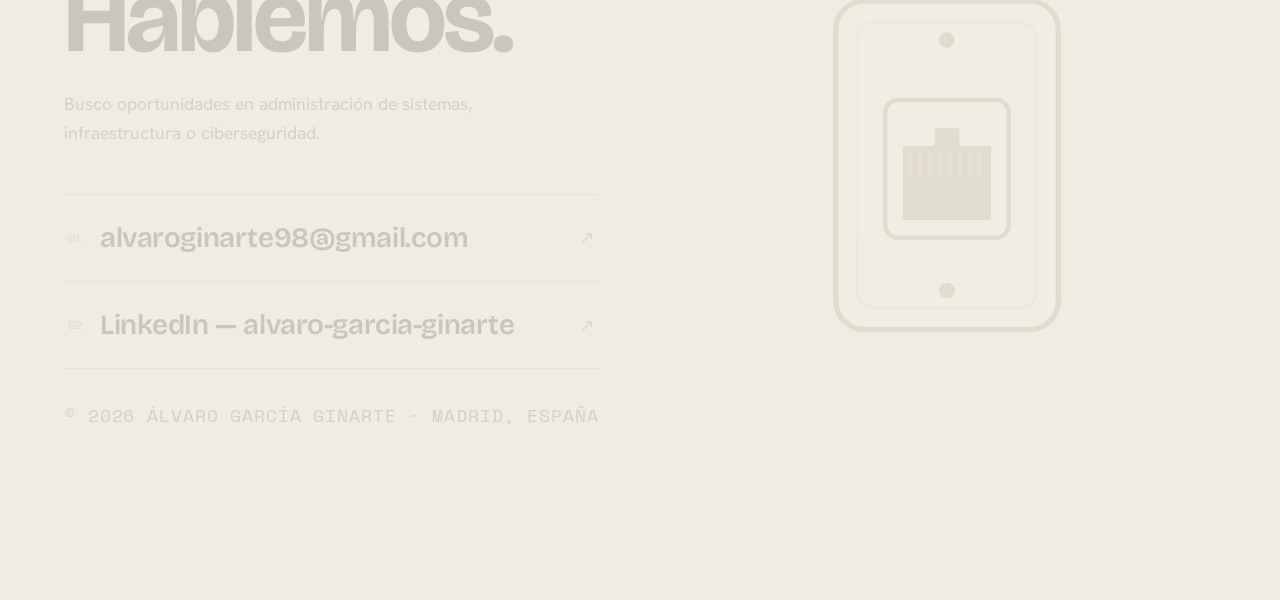
==== commit 74cefa99: "Add files via upload" ====
--- a/index.html
+++ b/index.html
@@ -4,6 +4,22 @@
 <meta charset="UTF-8" />
 <meta name="viewport" content="width=device-width, initial-scale=1.0" />
 <title>Álvaro García Ginarte — Sistemas IT &amp; Ciberseguridad</title>
+<meta name="description" content="Consultor IT Junior en Madrid especializado en administración de sistemas, infraestructura de red y ciberseguridad. VMware, Proxmox, Sophos, Veeam, Active Directory y Office 365." />
+<meta name="author" content="Álvaro García Ginarte" />
+<link rel="icon" type="image/svg+xml" href="favicon.svg" />
+
+<!-- Vista previa al compartir (Open Graph / Twitter) -->
+<meta property="og:type" content="website" />
+<meta property="og:title" content="Álvaro García Ginarte — Sistemas IT & Ciberseguridad" />
+<meta property="og:description" content="Consultor IT Junior en Madrid: administración de sistemas, infraestructura de red y ciberseguridad." />
+<meta property="og:image" content="https://portafolio-personal-theta-three.vercel.app/foto.png" />
+<meta property="og:url" content="https://portafolio-personal-theta-three.vercel.app/" />
+<meta property="og:locale" content="es_ES" />
+<meta name="twitter:card" content="summary_large_image" />
+<meta name="twitter:title" content="Álvaro García Ginarte — Sistemas IT & Ciberseguridad" />
+<meta name="twitter:description" content="Consultor IT Junior en Madrid: administración de sistemas, infraestructura de red y ciberseguridad." />
+<meta name="twitter:image" content="https://portafolio-personal-theta-three.vercel.app/foto.png" />
+
 <link rel="preconnect" href="https://fonts.googleapis.com" />
 <link rel="preconnect" href="https://fonts.gstatic.com" crossorigin />
 <link href="https://fonts.googleapis.com/css2?family=Bricolage+Grotesque:opsz,wght@12..96,400;12..96,500;12..96,600;12..96,700;12..96,800&family=Hanken+Grotesk:wght@300;400;500;600&family=Space+Mono:wght@400;700&display=swap" rel="stylesheet" />
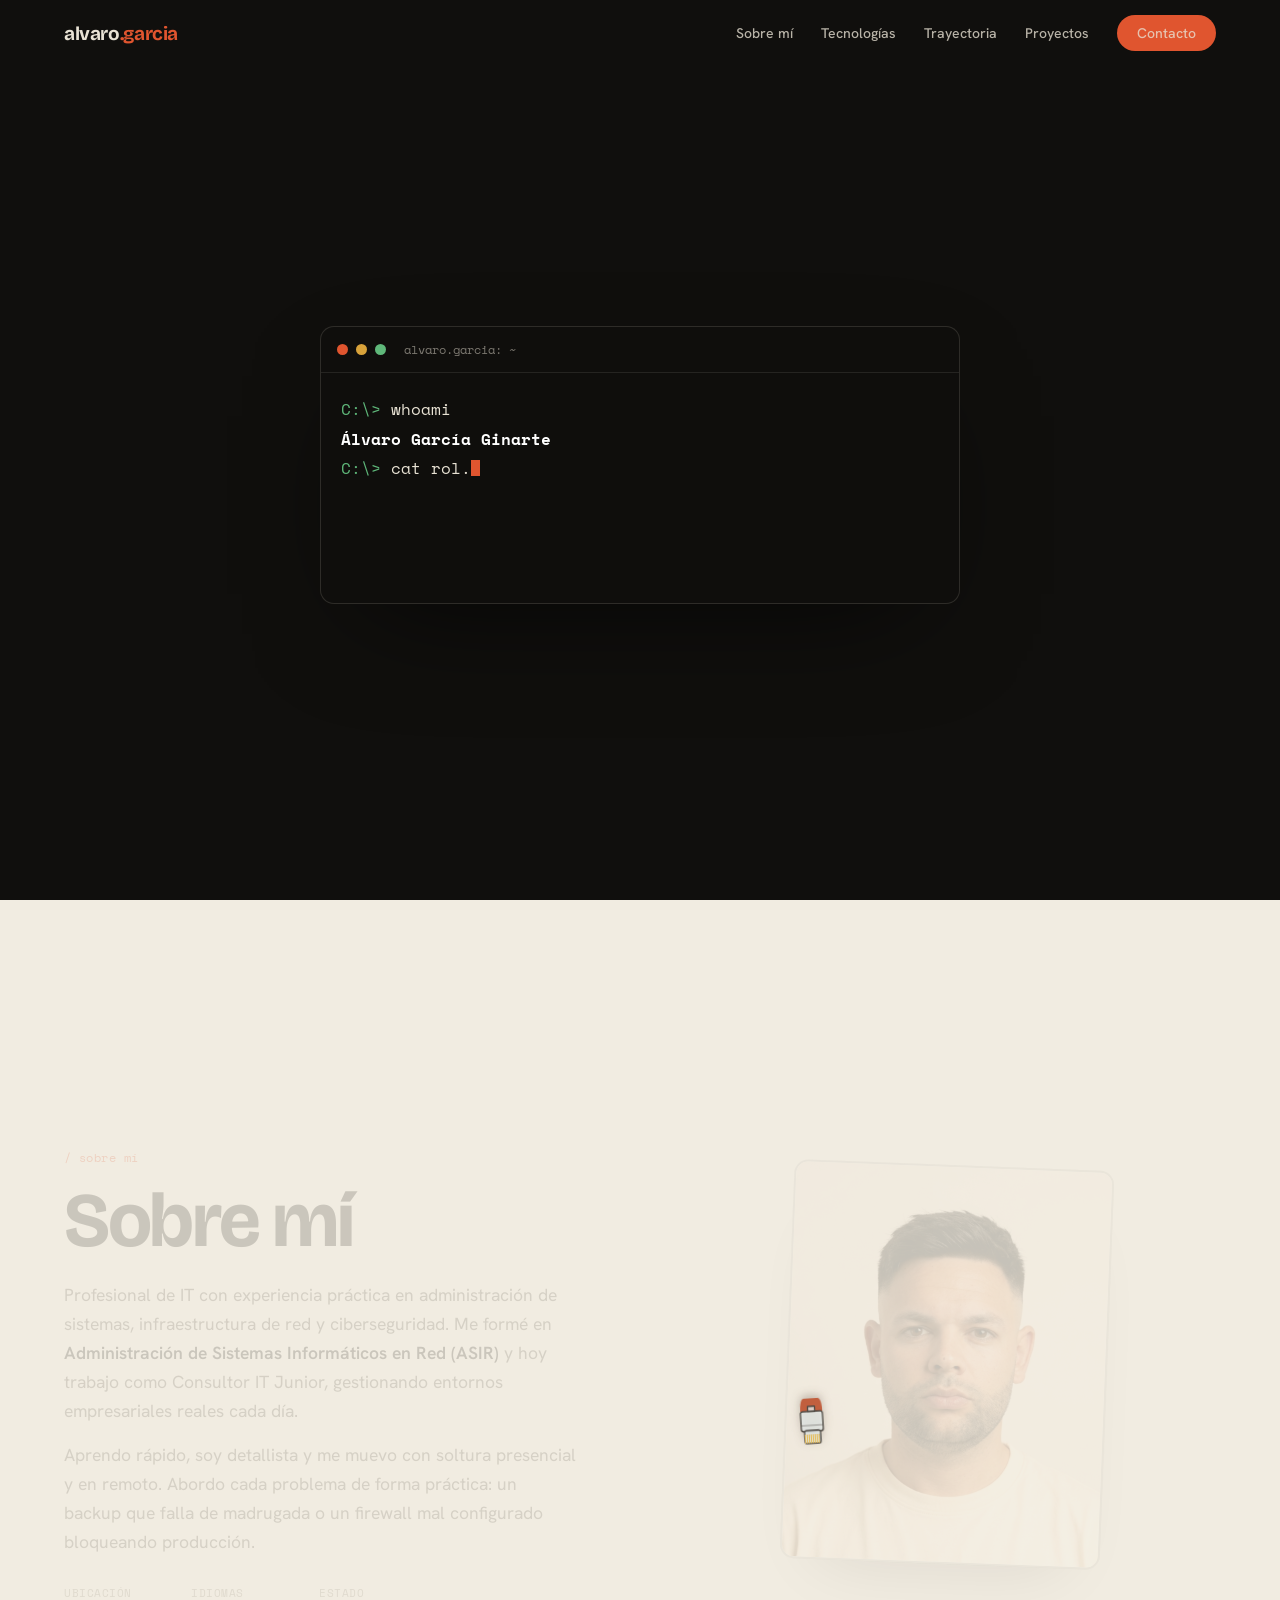
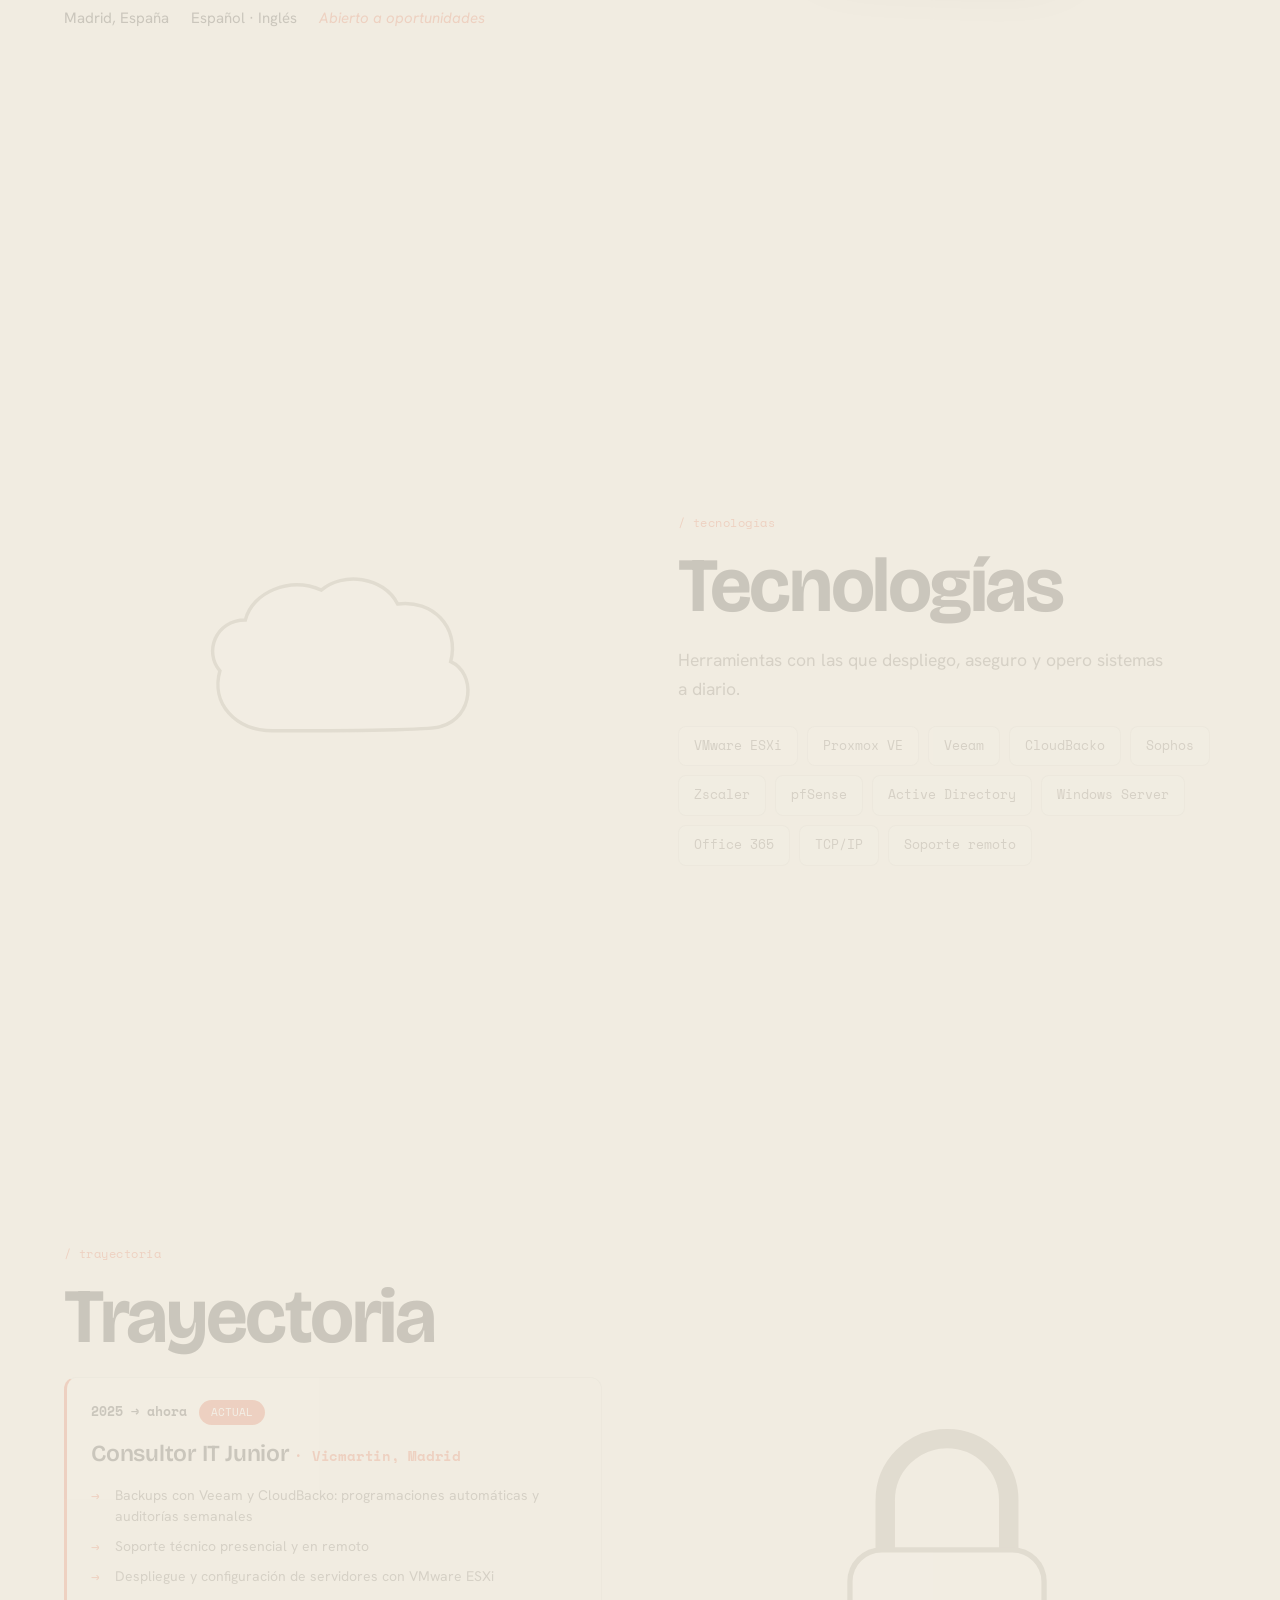
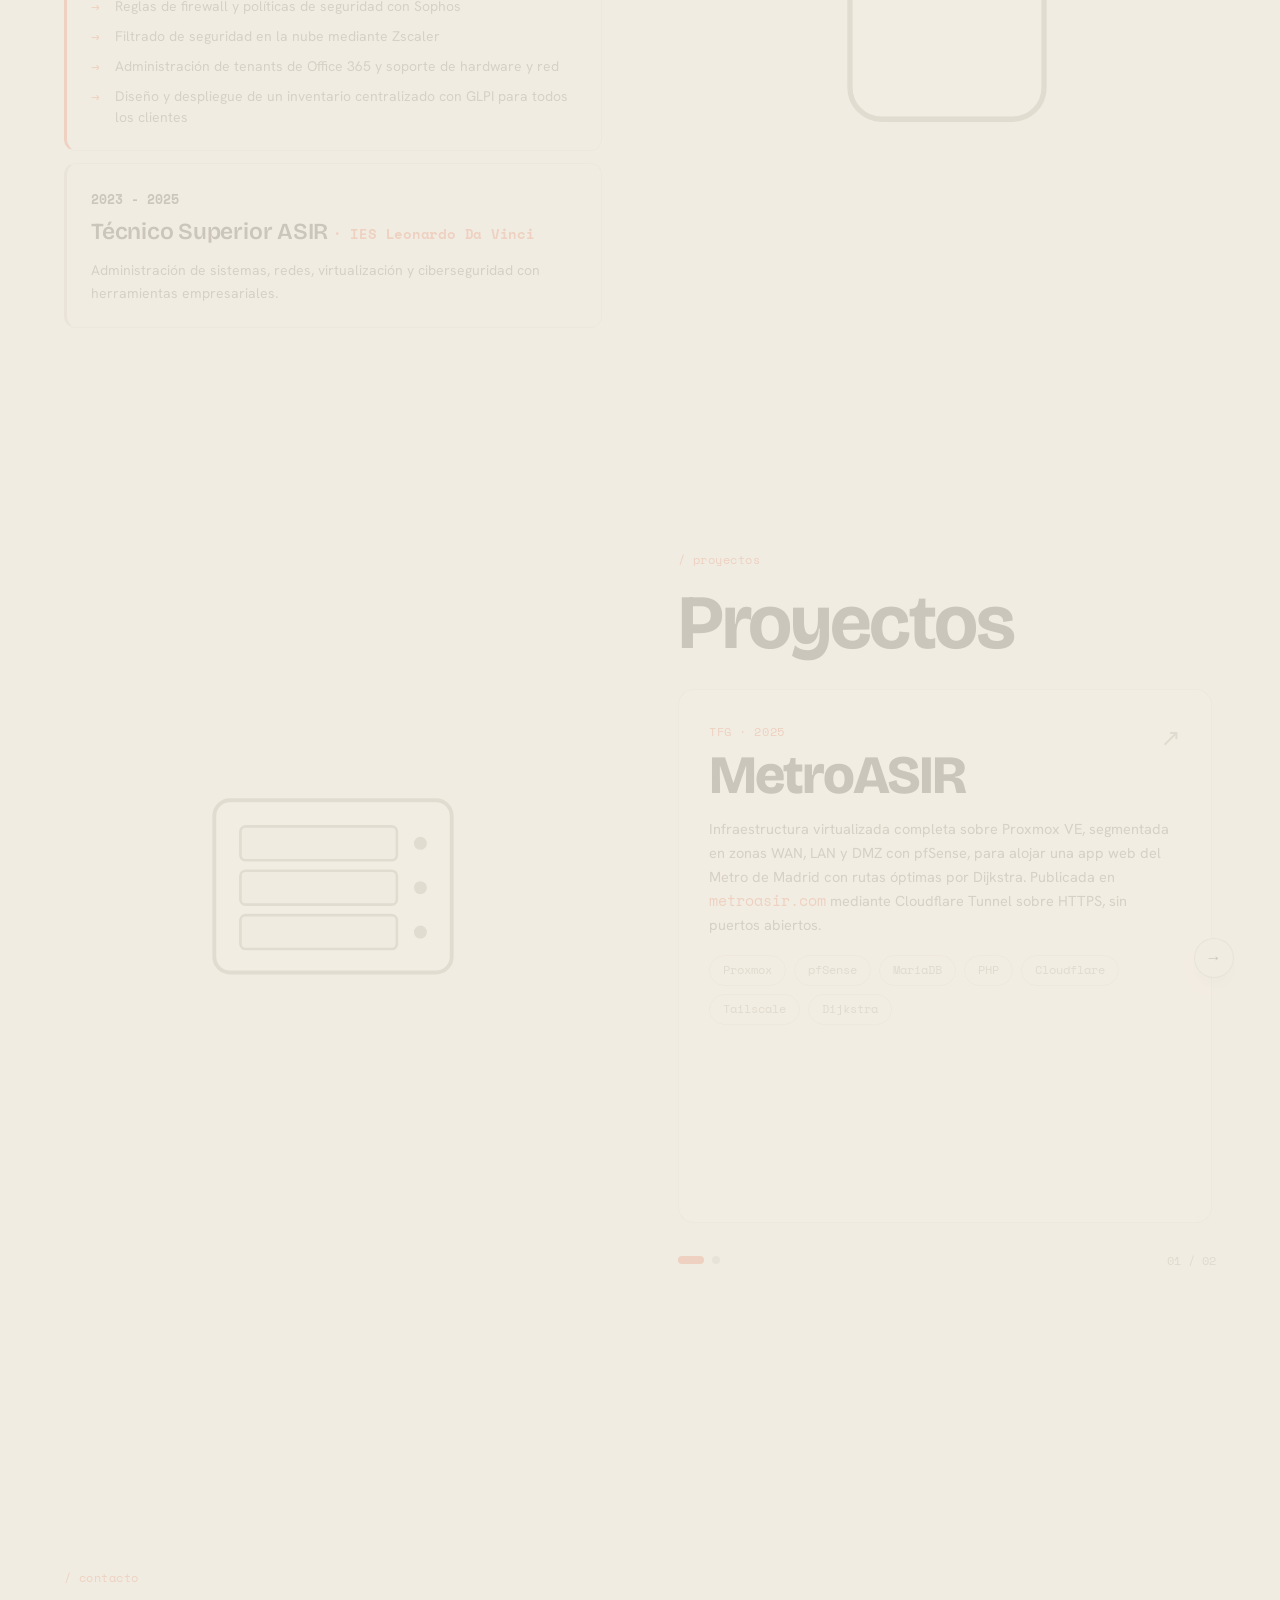
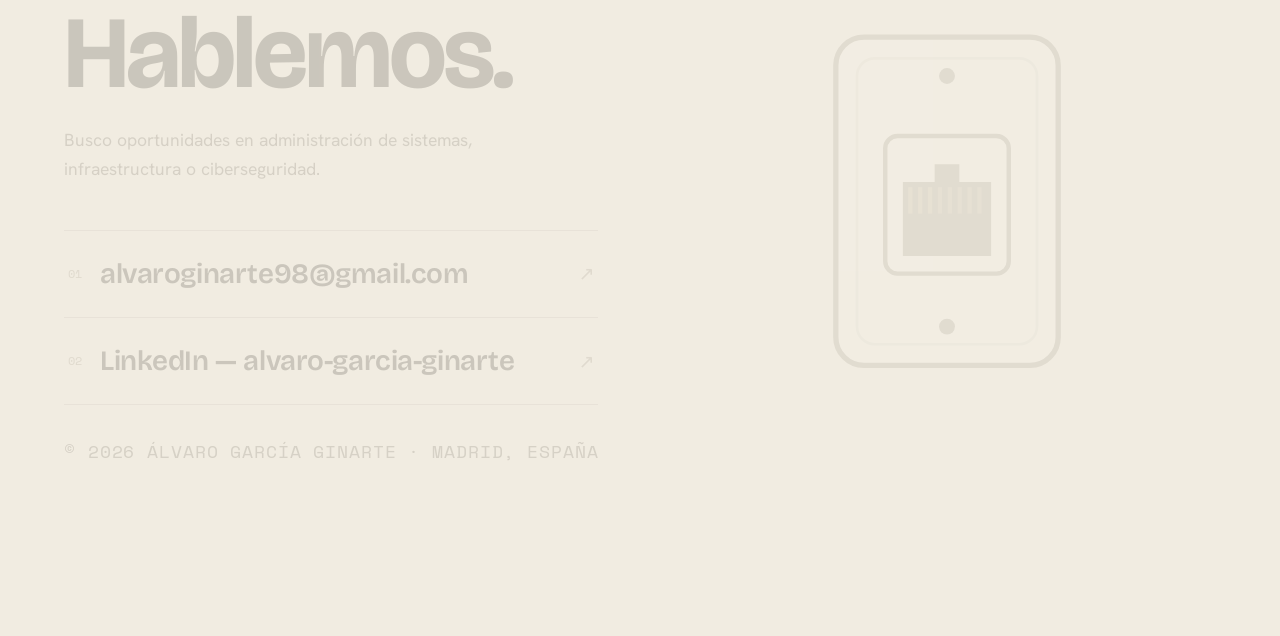
==== commit 3b8a7d6a: "Add files via upload" ====
--- a/index.html
+++ b/index.html
@@ -23,7 +23,7 @@
 <link rel="preconnect" href="https://fonts.googleapis.com" />
 <link rel="preconnect" href="https://fonts.gstatic.com" crossorigin />
 <link href="https://fonts.googleapis.com/css2?family=Bricolage+Grotesque:opsz,wght@12..96,400;12..96,500;12..96,600;12..96,700;12..96,800&family=Hanken+Grotesk:wght@300;400;500;600&family=Space+Mono:wght@400;700&display=swap" rel="stylesheet" />
-<link rel="stylesheet" href="style.css?v=14" />
+<link rel="stylesheet" href="style.css?v=17" />
 </head>
 <body class="dark">
 
@@ -69,7 +69,7 @@
 <!-- NAV -->
 <nav id="nav">
   <div class="nav-inner">
-    <a href="#hero" class="nav-logo">alvaro<span>.dev</span></a>
+    <a href="#hero" class="nav-logo">alvaro<span>.garcia</span></a>
     <ul class="nav-links" id="navLinks">
       <li><a href="#about">Sobre mí</a></li>
       <li><a href="#skills">Tecnologías</a></li>
@@ -88,7 +88,7 @@
   <!-- 00 · TERMINAL -->
   <section class="step step-hero" id="hero">
     <div class="terminal" id="terminal">
-      <div class="term-bar"><i></i><i></i><i></i><span class="term-title">alvaro@madrid: ~</span></div>
+      <div class="term-bar"><i></i><i></i><i></i><span class="term-title">alvaro.garcia: ~</span></div>
       <pre class="term-body" id="termBody"></pre>
       <span class="port term-port" data-order="0"></span>
     </div>
@@ -162,6 +162,7 @@
             <li>Reglas de firewall y políticas de seguridad con Sophos</li>
             <li>Filtrado de seguridad en la nube mediante Zscaler</li>
             <li>Administración de tenants de Office 365 y soporte de hardware y red</li>
+            <li>Diseño y despliegue de un inventario centralizado con GLPI para todos los clientes</li>
           </ul>
         </div>
         <div class="rack">
@@ -200,20 +201,47 @@
       <div class="panel">
         <span class="step-kicker mono">/ proyectos</span>
         <h2>Proyectos</h2>
-        <a href="https://github.com/enriquemontalvomejias/MetroASIR" target="_blank" rel="noopener" class="proj-card" data-tilt>
-          <div class="proj-top">
-            <div><span class="proj-num mono">TFG · 2025</span><h3>MetroASIR</h3></div>
-            <span class="proj-arrow">↗</span>
+        <div class="proj-carousel" id="projCarousel">
+          <div class="proj-stage">
+          <button class="proj-btn proj-btn-prev" id="projPrev" aria-label="Proyecto anterior">←</button>
+          <button class="proj-btn proj-btn-next" id="projNext" aria-label="Proyecto siguiente">→</button>
+          <div class="proj-track" id="projTrack">
+            <a href="https://github.com/enriquemontalvomejias/MetroASIR" target="_blank" rel="noopener" class="proj-card" data-tilt>
+              <div class="proj-top">
+                <div><span class="proj-num mono">TFG · 2025</span><h3>MetroASIR</h3></div>
+                <span class="proj-arrow">↗</span>
+              </div>
+              <p>
+                Infraestructura virtualizada completa sobre Proxmox VE, segmentada en zonas WAN, LAN y DMZ con pfSense,
+                para alojar una app web del Metro de Madrid con rutas óptimas por Dijkstra. Publicada en
+                <span class="accent mono">metroasir.com</span> mediante Cloudflare Tunnel sobre HTTPS, sin puertos abiertos.
+              </p>
+              <div class="proj-tags">
+                <span>Proxmox</span><span>pfSense</span><span>MariaDB</span><span>PHP</span><span>Cloudflare</span><span>Tailscale</span><span>Dijkstra</span>
+              </div>
+            </a>
+            <div class="proj-card" data-tilt>
+              <div class="proj-top">
+                <div><span class="proj-num mono">Vicmartin · 2026</span><h3>GLPI · Inventario dinámico multicliente</h3></div>
+              </div>
+              <p>
+                Cada cliente tenía su parque de equipos por separado y no había una visión conjunta. Diseñé y puse en marcha
+                un inventario centralizado: un único servidor GLPI que recibe en tiempo real el hardware y el software de los
+                equipos de unas 30 empresas y clasifica cada equipo en su empresa automáticamente, según el dominio.
+                Adapté el despliegue del agente a cada entorno (GPO, Intune o instalación manual en equipos sin dominio y macOS).
+                Ahora todo el equipo técnico consulta en un solo portal un inventario que se actualiza solo.
+              </p>
+              <div class="proj-tags">
+                <span>GLPI</span><span>GLPI Agent</span><span>GPO</span><span>Intune</span><span>PowerShell</span><span>Windows</span><span>macOS</span>
+              </div>
+            </div>
           </div>
-          <p>
-            Infraestructura virtualizada completa sobre Proxmox VE, segmentada en zonas WAN, LAN y DMZ con pfSense,
-            para alojar una app web del Metro de Madrid con rutas óptimas por Dijkstra. Publicada en
-            <span class="accent mono">metroasir.com</span> mediante Cloudflare Tunnel sobre HTTPS, sin puertos abiertos.
-          </p>
-          <div class="proj-tags">
-            <span>Proxmox</span><span>pfSense</span><span>MariaDB</span><span>PHP</span><span>Cloudflare</span><span>Tailscale</span><span>Dijkstra</span>
           </div>
-        </a>
+          <div class="proj-nav">
+            <div class="proj-dots" id="projDots"></div>
+            <span class="proj-count mono" id="projCount"></span>
+          </div>
+        </div>
       </div>
     </div>
   </section>
@@ -264,6 +292,6 @@
 
 </main>
 
-<script src="script.js?v=17"></script>
+<script src="script.js?v=18"></script>
 </body>
 </html>
--- a/style.css
+++ b/style.css
@@ -258,3 +258,36 @@
   *{ scroll-behavior:auto !important; }
   .caret{ animation:none; }
 }
+
+/* ---- Carrusel de proyectos ---- */
+.proj-carousel{ position:relative; }
+.proj-track{ display:flex; gap:20px; overflow-x:auto; scroll-snap-type:x mandatory; scroll-behavior:smooth;
+  scrollbar-width:none; padding:6px 2px 10px; -webkit-overflow-scrolling:touch; overscroll-behavior-x:contain; }
+.proj-track::-webkit-scrollbar{ display:none; }
+.proj-track > .proj-card{ flex:0 0 100%; scroll-snap-align:start; scroll-snap-stop:always;
+  transition:border-color .35s, transform .35s, box-shadow .35s, opacity .5s ease, scale .5s cubic-bezier(.2,.8,.2,1), filter .5s ease; }
+.proj-track > .proj-card:not(.is-active){ opacity:.35; scale:.93; filter:blur(1px); }
+.proj-nav{ display:flex; align-items:center; gap:14px; margin-top:18px; }
+.proj-btn{ width:40px; height:40px; border-radius:999px; border:1px solid var(--line-2); background:transparent; color:var(--ink);
+  font-size:16px; cursor:pointer; transition:border-color .3s, color .3s, opacity .3s, transform .3s; }
+.proj-btn:hover:not(:disabled){ border-color:var(--accent); color:var(--accent); transform:translateY(-2px); }
+.proj-btn:disabled{ opacity:.3; cursor:default; }
+.proj-dots{ display:flex; gap:8px; flex:1; }
+.proj-dots button{ width:8px; height:8px; padding:0; border:0; border-radius:999px; background:var(--line-2); cursor:pointer; transition:width .4s, background .4s; }
+.proj-dots button.on{ width:26px; background:var(--accent); }
+.proj-count{ font-size:12px; color:var(--ink-faint); }
+.proj-carousel.single .proj-nav{ display:none; }
+@media (prefers-reduced-motion: reduce){ .proj-track{ scroll-behavior:auto; } .proj-track > .proj-card{ transition:none; } }
+.proj-carousel{ min-width:0; max-width:100%; }
+#projects .panel{ min-width:0; width:100%; }
+
+/* Flechas sobre el borde de la tarjeta */
+.proj-stage{ position:relative; }
+.proj-stage .proj-btn{ position:absolute; top:50%; z-index:3; transform:translateY(-50%);
+  background:var(--paper); box-shadow:0 10px 24px -12px rgba(28,26,21,0.45); }
+.proj-stage .proj-btn-prev{ left:-18px; }
+.proj-stage .proj-btn-next{ right:-18px; }
+.proj-stage .proj-btn:hover:not(:disabled){ transform:translateY(-50%) scale(1.08); }
+.proj-stage .proj-btn:disabled{ opacity:0; pointer-events:none; }
+.proj-carousel.single .proj-btn{ display:none; }
+@media (max-width:700px){ .proj-stage .proj-btn-prev{ left:-8px; } .proj-stage .proj-btn-next{ right:-8px; } }
